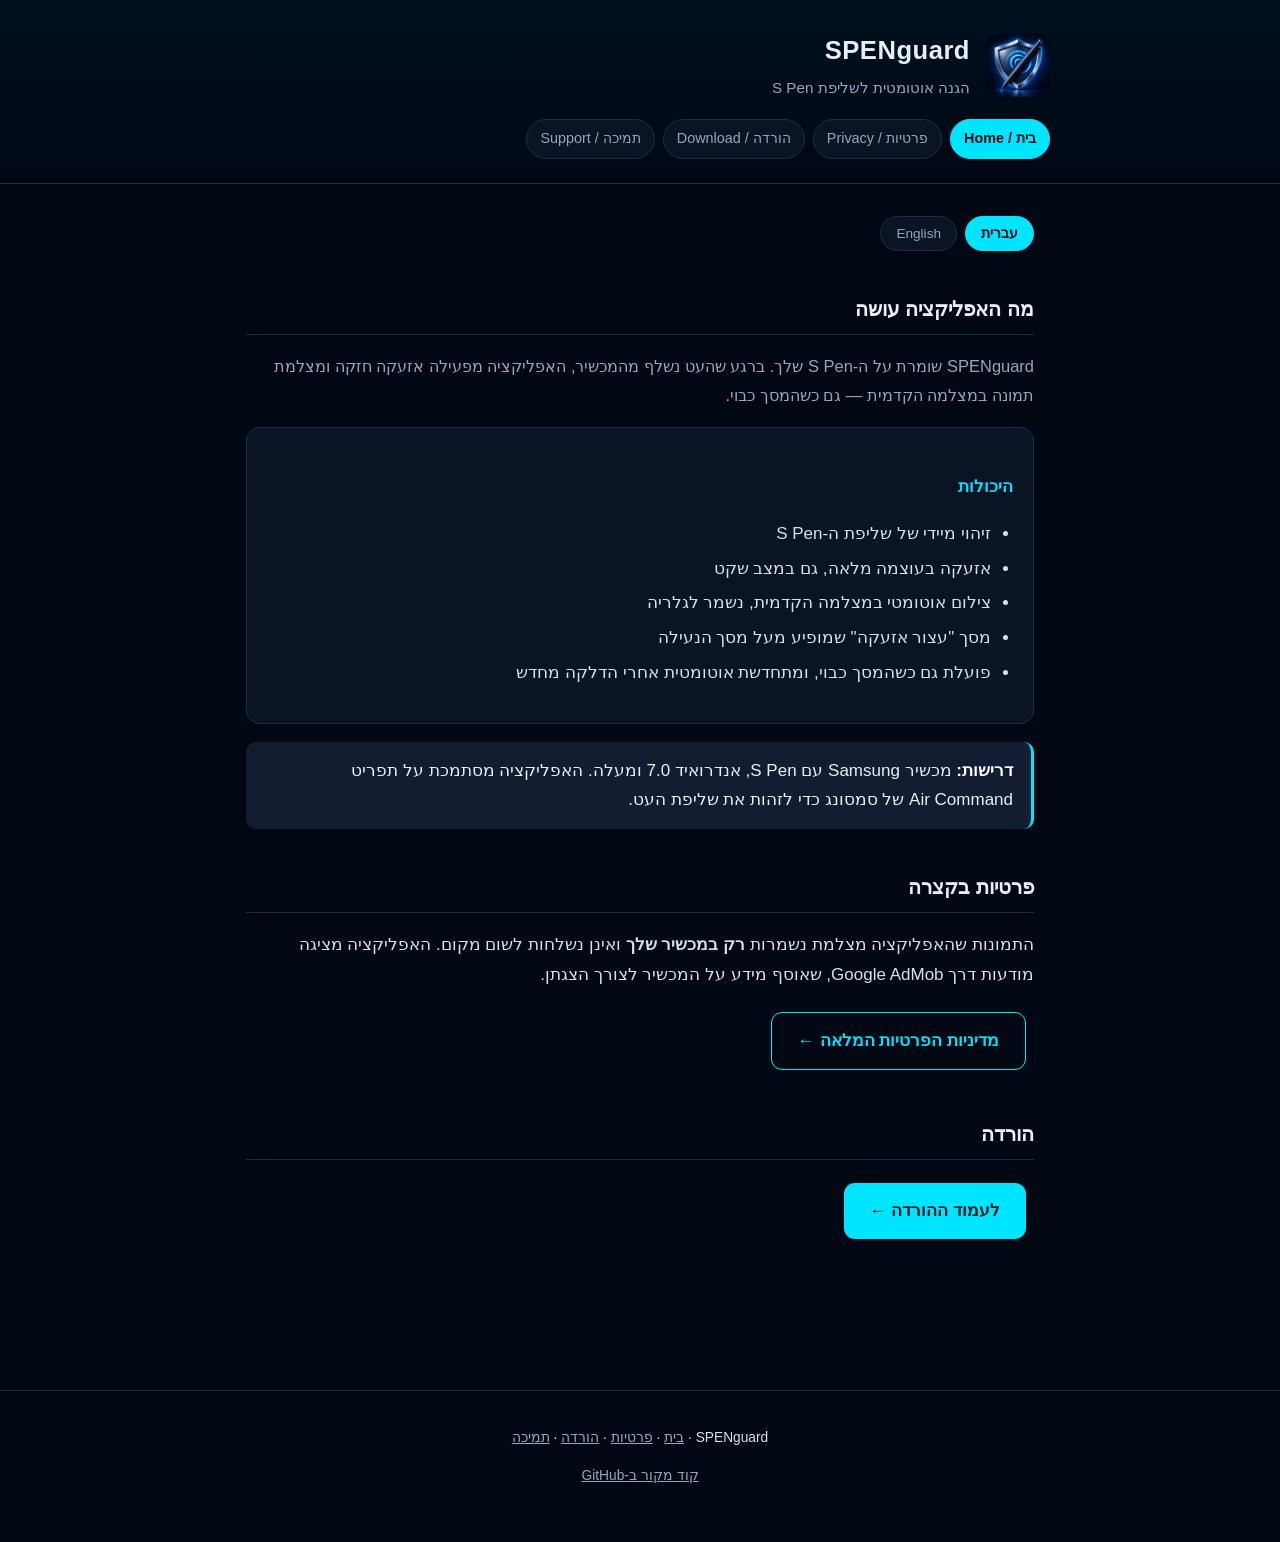
==== docs/index.html @ 7f83f574 "Add the Google Play compliance website and listing texts Google Play requires a publicly reachable p" ====
<!doctype html>
<html lang="he" dir="rtl">
<head>
<meta charset="utf-8">
<meta name="viewport" content="width=device-width, initial-scale=1">
<title>SPENguard — הגנה אוטומטית לשליפת S Pen</title>
<meta name="description" content="אפליקציית אבטחה למכשירי Samsung עם S Pen: אזעקה וצילום אוטומטי כשהעט נשלף.">
<link rel="icon" href="assets/icon-192.png">
<link rel="stylesheet" href="assets/style.css">
</head>
<body>
<header class="site">
  <div class="head-inner">
    <img src="assets/icon-192.png" alt="SPENguard">
    <div class="head-text">
      <h1>SPENguard</h1>
      <p>הגנה אוטומטית לשליפת S Pen</p>
    </div>
  </div>
  <nav class="site">
    <a href="index.html" aria-current="page">בית / Home</a>
    <a href="privacy.html">פרטיות / Privacy</a>
    <a href="download.html">הורדה / Download</a>
    <a href="support.html">תמיכה / Support</a>
  </nav>
</header>
<main class="wrap">
  <div class="langbar" role="group" aria-label="בחירת שפה / Language">
    <button type="button" data-lang="he" aria-pressed="true">עברית</button>
    <button type="button" data-lang="en" aria-pressed="false">English</button>
  </div>

<section lang="he" dir="rtl">
  <h2>מה האפליקציה עושה</h2>
  <p class="lead">
    SPENguard שומרת על ה-S&nbsp;Pen שלך. ברגע שהעט נשלף מהמכשיר, האפליקציה
    מפעילה אזעקה חזקה ומצלמת תמונה במצלמה הקדמית — גם כשהמסך כבוי.
  </p>

  <div class="card">
    <h3>היכולות</h3>
    <ul>
      <li>זיהוי מיידי של שליפת ה-S&nbsp;Pen</li>
      <li>אזעקה בעוצמה מלאה, גם במצב שקט</li>
      <li>צילום אוטומטי במצלמה הקדמית, נשמר לגלריה</li>
      <li>מסך "עצור אזעקה" שמופיע מעל מסך הנעילה</li>
      <li>פועלת גם כשהמסך כבוי, ומתחדשת אוטומטית אחרי הדלקה מחדש</li>
    </ul>
  </div>

  <div class="note">
    <strong>דרישות:</strong> מכשיר Samsung עם S&nbsp;Pen, אנדרואיד 7.0 ומעלה.
    האפליקציה מסתמכת על תפריט Air&nbsp;Command של סמסונג כדי לזהות את שליפת העט.
  </div>

  <h2>פרטיות בקצרה</h2>
  <p>
    התמונות שהאפליקציה מצלמת נשמרות <strong>רק במכשיר שלך</strong> ואינן נשלחות
    לשום מקום. האפליקציה מציגה מודעות דרך Google&nbsp;AdMob, שאוסף מידע על
    המכשיר לצורך הצגתן.
  </p>
  <p><a class="btn ghost" href="privacy.html">מדיניות הפרטיות המלאה ←</a></p>

  <h2>הורדה</h2>
  <p><a class="btn" href="download.html">לעמוד ההורדה ←</a></p>
</section>

<section lang="en" dir="ltr" hidden>
  <h2>What the app does</h2>
  <p class="lead">
    SPENguard protects your S&nbsp;Pen. The moment the pen is pulled out of the
    device, the app sounds a loud alarm and takes a front-camera photo — even
    while the screen is off.
  </p>

  <div class="card">
    <h3>Features</h3>
    <ul>
      <li>Instant detection when the S&nbsp;Pen is removed</li>
      <li>Full-volume alarm, even in silent mode</li>
      <li>Automatic front-camera photo, saved to the gallery</li>
      <li>A "stop alarm" screen that appears over the lock screen</li>
      <li>Works with the screen off and re-arms automatically after a reboot</li>
    </ul>
  </div>

  <div class="note">
    <strong>Requirements:</strong> a Samsung device with an S&nbsp;Pen, Android
    7.0 or newer. Detection relies on Samsung's Air&nbsp;Command menu.
  </div>

  <h2>Privacy at a glance</h2>
  <p>
    Photos taken by the app stay <strong>on your device only</strong> and are
    never sent anywhere. The app shows ads through Google&nbsp;AdMob, which
    collects device information in order to serve them.
  </p>
  <p><a class="btn ghost" href="privacy.html?lang=en">Read the full privacy policy →</a></p>

  <h2>Download</h2>
  <p><a class="btn" href="download.html?lang=en">Go to downloads →</a></p>
</section>
</main>
<footer class="site">
  <p>SPENguard · <a href="index.html">בית</a> · <a href="privacy.html">פרטיות</a> · <a href="download.html">הורדה</a> · <a href="support.html">תמיכה</a></p>
  <p><a href="https://github.com/davidggjg/spenguard-9" target="_blank" rel="noopener">קוד מקור ב-GitHub</a></p>
</footer>
<script src="assets/lang.js"></script>
</body>
</html>
---- docs/assets/style.css ----
:root {
  --bg: #000814;
  --surface: #0b1424;
  --surface-2: #121d31;
  --border: #1e2d47;
  --text: #e8eef7;
  --muted: #94a6c0;
  --accent: #00e5ff;
  --accent-dim: #0a3d4a;
  --warn: #ffb020;
  --radius: 14px;
  --maxw: 820px;
}

* { box-sizing: border-box; }

html { -webkit-text-size-adjust: 100%; }

body {
  margin: 0;
  background: var(--bg);
  color: var(--text);
  font-family: -apple-system, BlinkMacSystemFont, "Segoe UI", Rubik, Arial, sans-serif;
  font-size: 17px;
  line-height: 1.75;
  overflow-wrap: break-word;
}

.wrap {
  max-width: var(--maxw);
  margin: 0 auto;
  padding: 0 16px 72px;
}

/* ---------- header ---------- */
header.site {
  border-bottom: 1px solid var(--border);
  background: linear-gradient(180deg, #02101f 0%, var(--bg) 100%);
  padding: 28px 16px 24px;
  margin-bottom: 32px;
}
.head-inner {
  max-width: var(--maxw);
  margin: 0 auto;
  display: flex;
  align-items: center;
  gap: 16px;
  flex-wrap: wrap;
}
.head-inner img { width: 64px; height: 64px; border-radius: 15px; flex: none; }
.head-text h1 { margin: 0; font-size: 1.6rem; letter-spacing: .5px; }
.head-text p { margin: 2px 0 0; color: var(--muted); font-size: .95rem; }

nav.site {
  max-width: var(--maxw);
  margin: 18px auto 0;
  display: flex;
  gap: 8px;
  flex-wrap: wrap;
}
nav.site a {
  color: var(--muted);
  text-decoration: none;
  font-size: .9rem;
  padding: 6px 13px;
  border: 1px solid var(--border);
  border-radius: 999px;
  background: var(--surface);
}
nav.site a:hover { color: var(--text); border-color: var(--accent); }
nav.site a[aria-current="page"] { color: var(--bg); background: var(--accent); border-color: var(--accent); font-weight: 600; }

/* ---------- text ---------- */
h2 { font-size: 1.28rem; margin: 40px 0 10px; padding-bottom: 7px; border-bottom: 1px solid var(--border); }
h3 { font-size: 1.05rem; margin: 26px 0 6px; color: var(--accent); }
p, li { color: #d6e0ee; }
a { color: var(--accent); }
ul { padding-inline-start: 22px; }
li { margin: 5px 0; }
code {
  background: var(--surface-2);
  border: 1px solid var(--border);
  border-radius: 6px;
  padding: 1px 6px;
  font-size: .87em;
  direction: ltr;
  display: inline-block;
}

/* ---------- blocks ---------- */
.card {
  background: var(--surface);
  border: 1px solid var(--border);
  border-radius: var(--radius);
  padding: 18px 20px;
  margin: 18px 0;
}
.note {
  border-inline-start: 3px solid var(--accent);
  background: var(--surface-2);
  border-radius: 10px;
  padding: 14px 18px;
  margin: 18px 0;
}
.note.warn { border-inline-start-color: var(--warn); }
.note strong { color: #fff; }

.lead { font-size: 1.03rem; color: var(--muted); }
.meta { color: var(--muted); font-size: .88rem; margin-top: 4px; }

table { width: 100%; border-collapse: collapse; margin: 16px 0; font-size: .93rem; display: block; overflow-x: auto; }
th, td { border: 1px solid var(--border); padding: 9px 11px; text-align: start; vertical-align: top; }
th { background: var(--surface-2); color: #fff; font-weight: 600; }

.btn {
  display: inline-block;
  background: var(--accent);
  color: #00151b;
  font-weight: 700;
  text-decoration: none;
  padding: 13px 26px;
  border-radius: 11px;
  margin: 6px 8px 6px 0;
}
.btn:hover { filter: brightness(1.12); }
.btn.ghost { background: transparent; color: var(--accent); border: 1px solid var(--accent); }

footer.site {
  border-top: 1px solid var(--border);
  margin-top: 56px;
  padding: 22px 16px 40px;
  color: var(--muted);
  font-size: .86rem;
  text-align: center;
}
footer.site a { color: var(--muted); }

/* ---------- language switching ---------- */
.langbar { display: flex; gap: 8px; margin: 0 0 8px; }
.langbar button {
  cursor: pointer;
  font: inherit;
  font-size: .85rem;
  padding: 5px 15px;
  border-radius: 999px;
  border: 1px solid var(--border);
  background: var(--surface);
  color: var(--muted);
}
.langbar button[aria-pressed="true"] { background: var(--accent); color: var(--bg); border-color: var(--accent); font-weight: 600; }

[lang="he"] { direction: rtl; text-align: right; }
[lang="en"] { direction: ltr; text-align: left; }
[hidden] { display: none !important; }

@media (max-width: 560px) {
  body { font-size: 16px; }
  .head-inner img { width: 52px; height: 52px; }
  .head-text h1 { font-size: 1.35rem; }
}
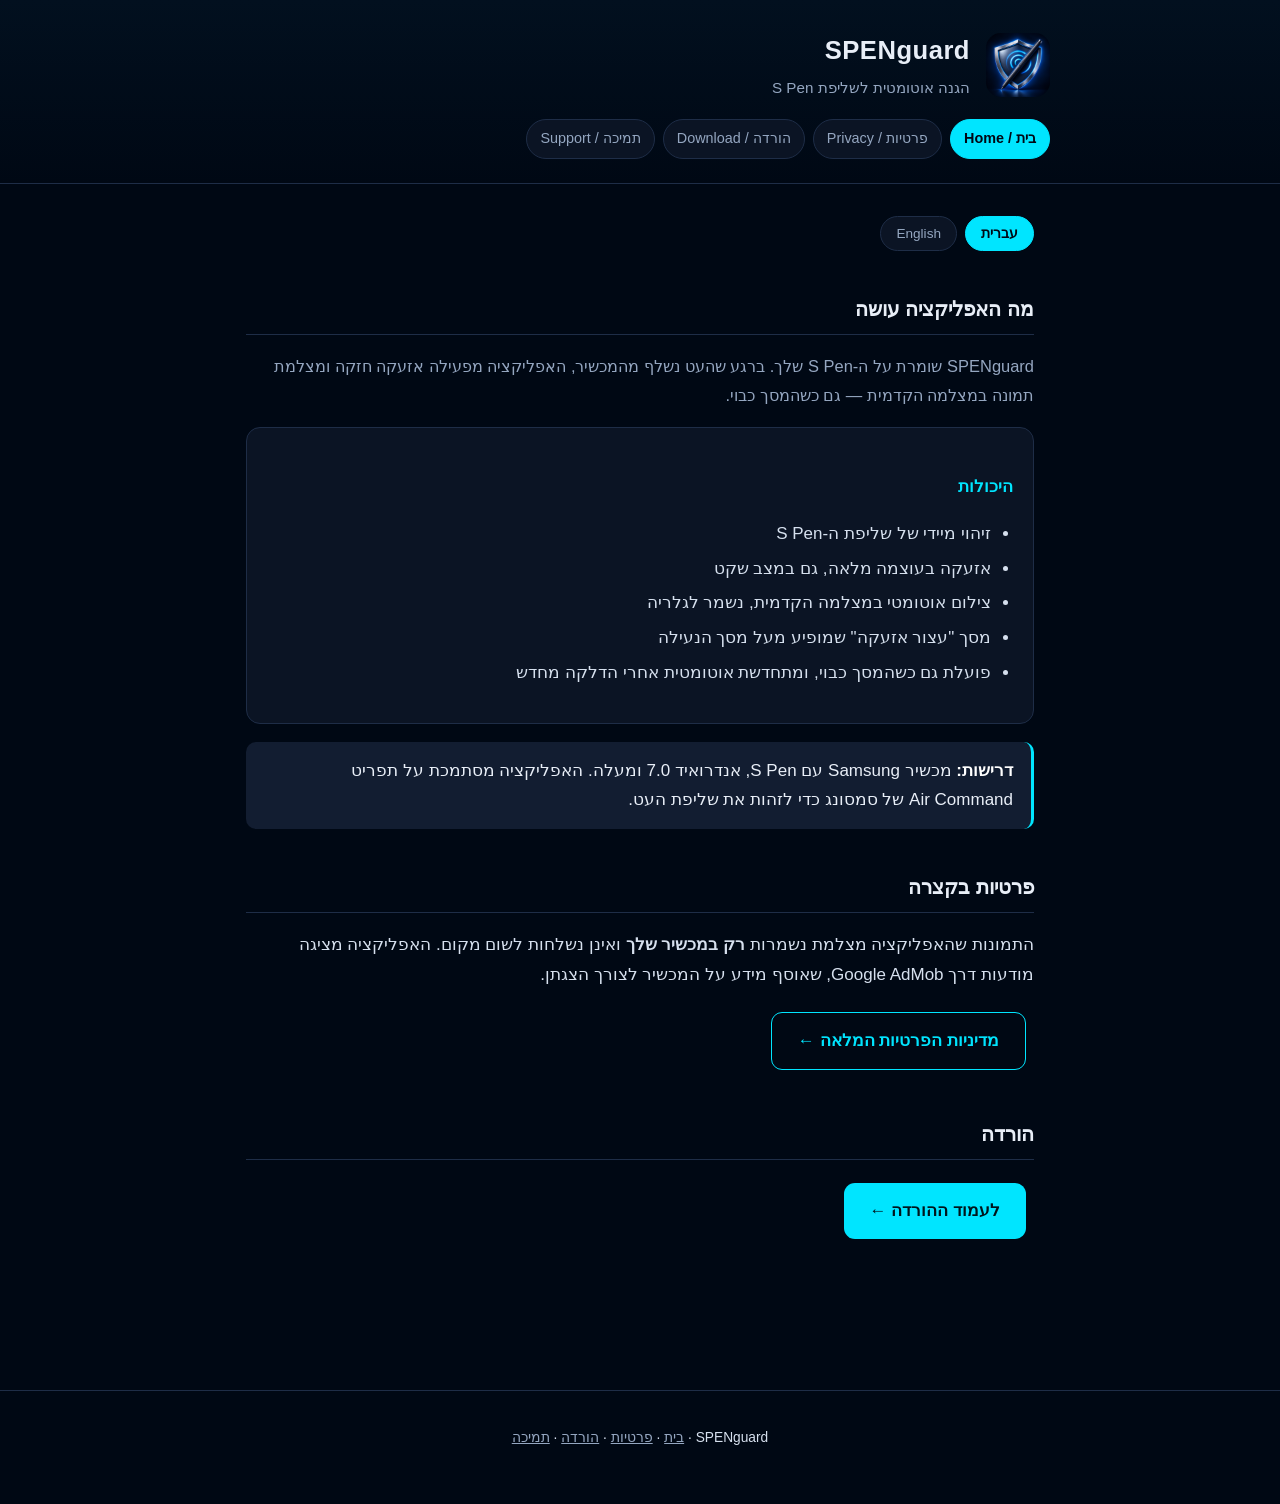
==== commit 5e7ac738: "Add Search Console verification, switch support address, drop repo links - Add the Google Search Con" ====
--- a/docs/index.html
+++ b/docs/index.html
@@ -6,7 +6,36 @@
 <title>SPENguard — הגנה אוטומטית לשליפת S Pen</title>
 <meta name="description" content="אפליקציית אבטחה למכשירי Samsung עם S Pen: אזעקה וצילום אוטומטי כשהעט נשלף.">
 <link rel="icon" href="assets/icon-192.png">
+<link rel="canonical" href="https://davidggjg.github.io/spenguard-9/">
+<meta name="robots" content="index, follow">
+<meta property="og:type" content="website">
+<meta property="og:site_name" content="SPENguard">
+<meta property="og:locale" content="he_IL">
+<meta property="og:locale:alternate" content="en_US">
+<meta property="og:title" content="SPENguard — הגנה אוטומטית לשליפת S Pen">
+<meta property="og:description" content="אפליקציית אבטחה למכשירי Samsung עם S Pen: אזעקה וצילום אוטומטי ברגע שהעט נשלף.">
+<meta property="og:url" content="https://davidggjg.github.io/spenguard-9/">
+<meta property="og:image" content="https://davidggjg.github.io/spenguard-9/assets/icon-512.png">
+<meta name="twitter:card" content="summary">
+<meta name="twitter:title" content="SPENguard — הגנה אוטומטית לשליפת S Pen">
+<meta name="twitter:description" content="אפליקציית אבטחה למכשירי Samsung עם S Pen: אזעקה וצילום אוטומטי ברגע שהעט נשלף.">
+<meta name="twitter:image" content="https://davidggjg.github.io/spenguard-9/assets/icon-512.png">
+<link rel="apple-touch-icon" href="https://davidggjg.github.io/spenguard-9/assets/icon-192.png">
 <link rel="stylesheet" href="assets/style.css">
+<script type="application/ld+json">
+{
+  "@context": "https://schema.org",
+  "@type": "SoftwareApplication",
+  "name": "SPENguard",
+  "operatingSystem": "Android 7.0+",
+  "applicationCategory": "SecurityApplication",
+  "description": "אפליקציית אבטחה למכשירי Samsung עם S Pen: אזעקה וצילום אוטומטי ברגע שהעט נשלף.",
+  "url": "https://davidggjg.github.io/spenguard-9/",
+  "image": "https://davidggjg.github.io/spenguard-9/assets/icon-512.png",
+  "offers": { "@type": "Offer", "price": "0", "priceCurrency": "USD" },
+  "privacyPolicy": "https://davidggjg.github.io/spenguard-9/privacy.html"
+}
+</script>
 </head>
 <body>
 <header class="site">
@@ -103,7 +132,6 @@
 </main>
 <footer class="site">
   <p>SPENguard · <a href="index.html">בית</a> · <a href="privacy.html">פרטיות</a> · <a href="download.html">הורדה</a> · <a href="support.html">תמיכה</a></p>
-  <p><a href="https://github.com/davidggjg/spenguard-9" target="_blank" rel="noopener">קוד מקור ב-GitHub</a></p>
 </footer>
 <script src="assets/lang.js"></script>
 </body>
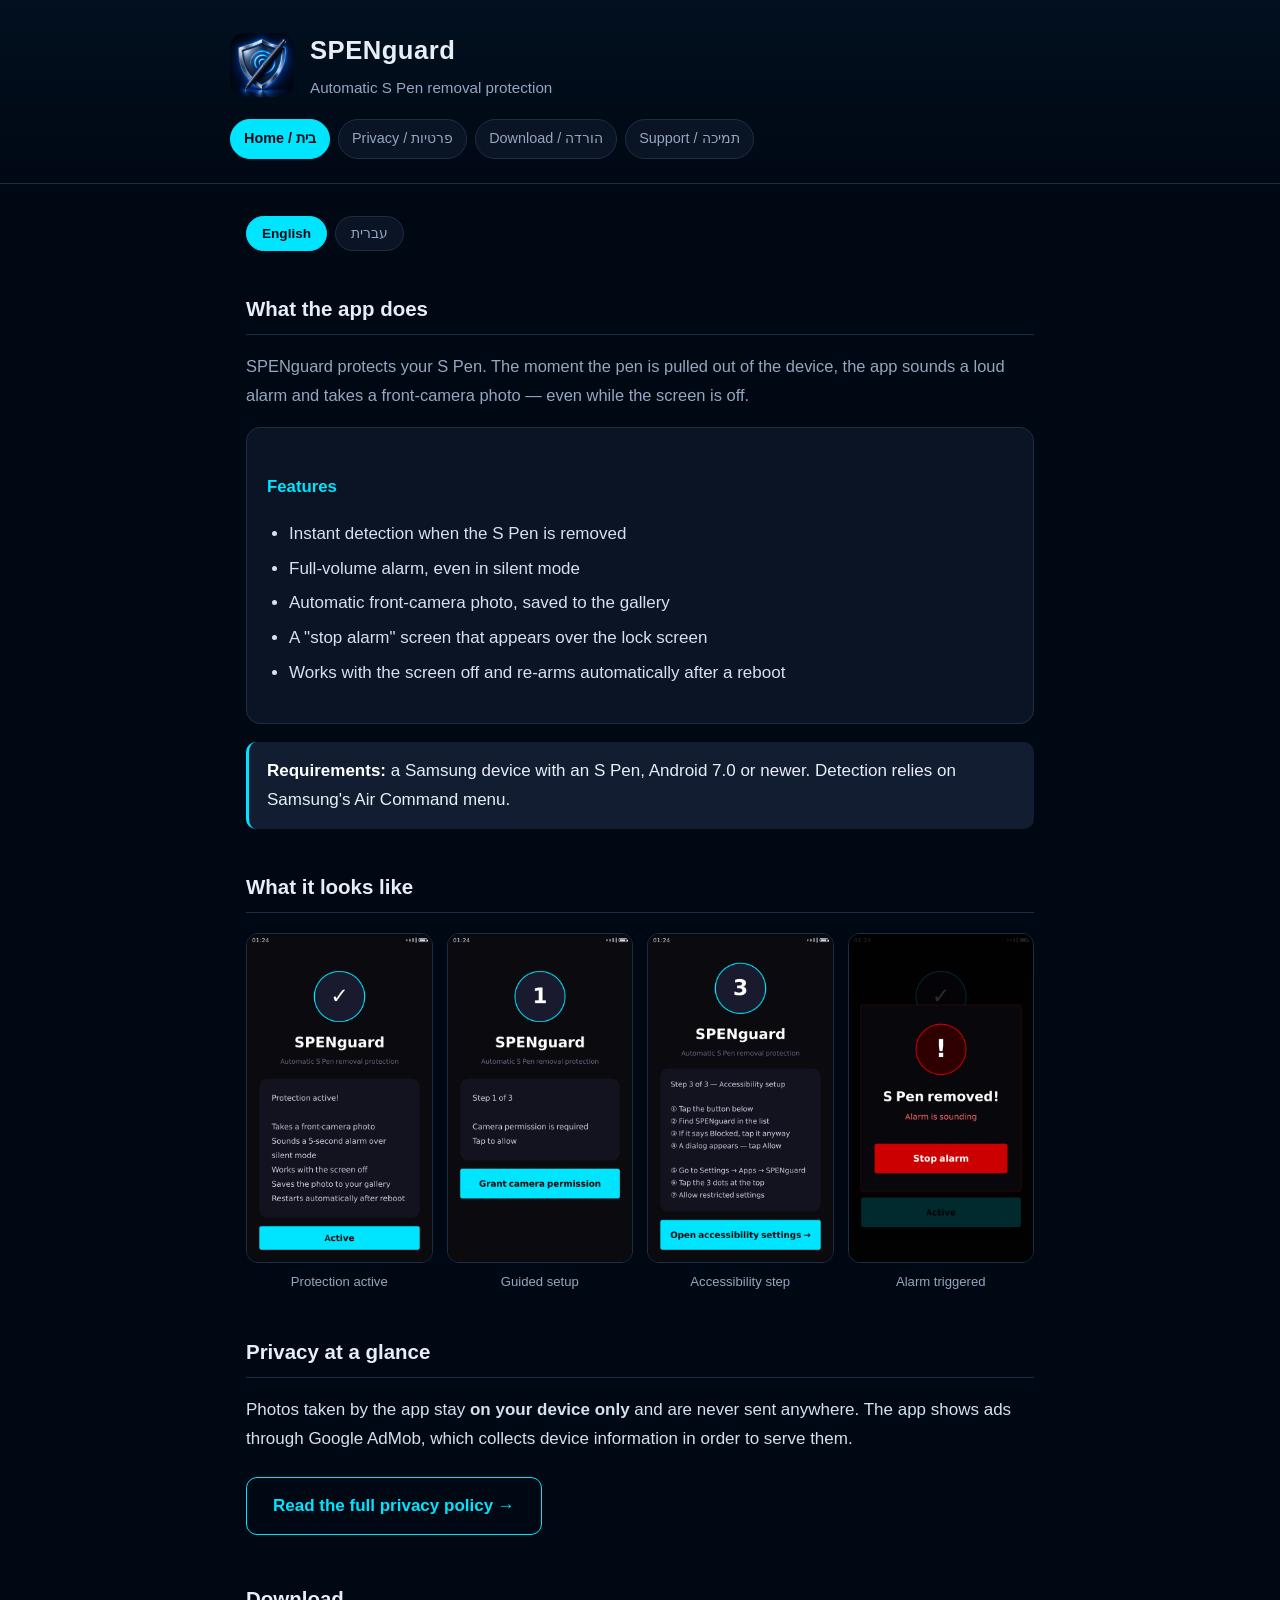
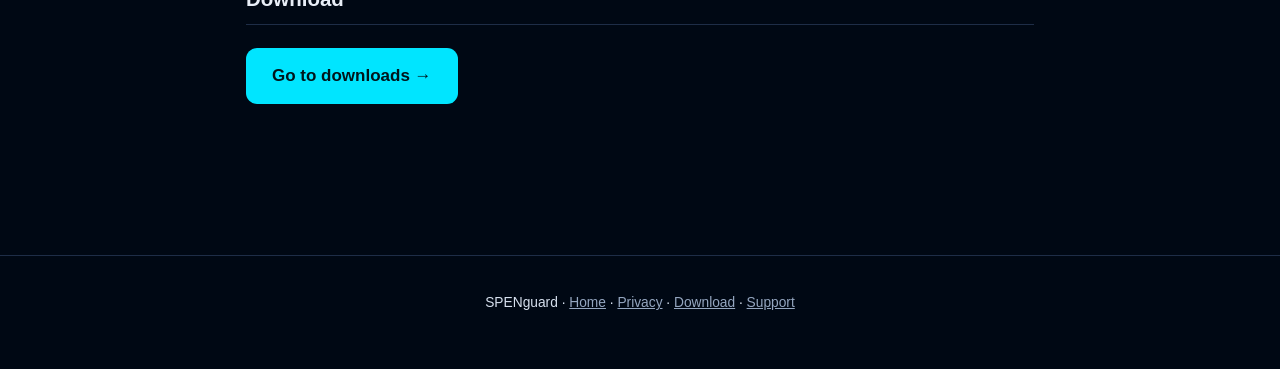
==== commit dc965970: "Make English the primary language of the site and the store listing The app now ships in 15 language" ====
--- a/docs/index.html
+++ b/docs/index.html
@@ -1,26 +1,26 @@
 <!doctype html>
-<html lang="he" dir="rtl">
+<html lang="en" dir="ltr">
 <head>
 <meta charset="utf-8">
 <meta name="viewport" content="width=device-width, initial-scale=1">
-<title>SPENguard — הגנה אוטומטית לשליפת S Pen</title>
-<meta name="description" content="אפליקציית אבטחה למכשירי Samsung עם S Pen: אזעקה וצילום אוטומטי כשהעט נשלף.">
+<title>SPENguard — Automatic S Pen removal protection</title>
+<meta name="description" content="Security app for Samsung devices with an S Pen: an instant alarm and an automatic front-camera photo the moment the pen is pulled out.">
 <link rel="icon" href="assets/icon-192.png">
-<link rel="canonical" href="https://davidggjg.github.io/spenguard-9/">
+<link rel="canonical" href="https://spenguard.netlify.app/">
 <meta name="robots" content="index, follow">
 <meta property="og:type" content="website">
 <meta property="og:site_name" content="SPENguard">
-<meta property="og:locale" content="he_IL">
-<meta property="og:locale:alternate" content="en_US">
-<meta property="og:title" content="SPENguard — הגנה אוטומטית לשליפת S Pen">
+<meta property="og:locale" content="en_US">
+<meta property="og:locale:alternate" content="he_IL">
+<meta property="og:title" content="SPENguard — Automatic S Pen removal protection">
 <meta property="og:description" content="אפליקציית אבטחה למכשירי Samsung עם S Pen: אזעקה וצילום אוטומטי ברגע שהעט נשלף.">
-<meta property="og:url" content="https://davidggjg.github.io/spenguard-9/">
-<meta property="og:image" content="https://davidggjg.github.io/spenguard-9/assets/icon-512.png">
+<meta property="og:url" content="https://spenguard.netlify.app/">
+<meta property="og:image" content="https://spenguard.netlify.app/assets/icon-512.png">
 <meta name="twitter:card" content="summary">
-<meta name="twitter:title" content="SPENguard — הגנה אוטומטית לשליפת S Pen">
+<meta name="twitter:title" content="SPENguard — Automatic S Pen removal protection">
 <meta name="twitter:description" content="אפליקציית אבטחה למכשירי Samsung עם S Pen: אזעקה וצילום אוטומטי ברגע שהעט נשלף.">
-<meta name="twitter:image" content="https://davidggjg.github.io/spenguard-9/assets/icon-512.png">
-<link rel="apple-touch-icon" href="https://davidggjg.github.io/spenguard-9/assets/icon-192.png">
+<meta name="twitter:image" content="https://spenguard.netlify.app/assets/icon-512.png">
+<link rel="apple-touch-icon" href="https://spenguard.netlify.app/assets/icon-192.png">
 <link rel="stylesheet" href="assets/style.css">
 <script type="application/ld+json">
 {
@@ -28,12 +28,13 @@
   "@type": "SoftwareApplication",
   "name": "SPENguard",
   "operatingSystem": "Android 7.0+",
+  "inLanguage": ["en", "he", "ar", "ru", "es", "fr", "de", "pt", "it", "hi", "id", "tr", "ja", "ko", "zh"],
   "applicationCategory": "SecurityApplication",
   "description": "אפליקציית אבטחה למכשירי Samsung עם S Pen: אזעקה וצילום אוטומטי ברגע שהעט נשלף.",
-  "url": "https://davidggjg.github.io/spenguard-9/",
-  "image": "https://davidggjg.github.io/spenguard-9/assets/icon-512.png",
+  "url": "https://spenguard.netlify.app/",
+  "image": "https://spenguard.netlify.app/assets/icon-512.png",
   "offers": { "@type": "Offer", "price": "0", "priceCurrency": "USD" },
-  "privacyPolicy": "https://davidggjg.github.io/spenguard-9/privacy.html"
+  "privacyPolicy": "https://spenguard.netlify.app/privacy.html"
 }
 </script>
 </head>
@@ -43,23 +44,23 @@
     <img src="assets/icon-192.png" alt="SPENguard">
     <div class="head-text">
       <h1>SPENguard</h1>
-      <p>הגנה אוטומטית לשליפת S Pen</p>
+      <p>Automatic S Pen removal protection</p>
     </div>
   </div>
   <nav class="site">
-    <a href="index.html" aria-current="page">בית / Home</a>
-    <a href="privacy.html">פרטיות / Privacy</a>
-    <a href="download.html">הורדה / Download</a>
-    <a href="support.html">תמיכה / Support</a>
+    <a href="index.html" aria-current="page">Home / בית</a>
+    <a href="privacy.html">Privacy / פרטיות</a>
+    <a href="download.html">Download / הורדה</a>
+    <a href="support.html">Support / תמיכה</a>
   </nav>
 </header>
 <main class="wrap">
-  <div class="langbar" role="group" aria-label="בחירת שפה / Language">
-    <button type="button" data-lang="he" aria-pressed="true">עברית</button>
-    <button type="button" data-lang="en" aria-pressed="false">English</button>
+  <div class="langbar" role="group" aria-label="Language / בחירת שפה">
+    <button type="button" data-lang="en" aria-pressed="true">English</button>
+    <button type="button" data-lang="he" aria-pressed="false">עברית</button>
   </div>
 
-<section lang="he" dir="rtl">
+<section lang="he" dir="rtl" hidden>
   <h2>מה האפליקציה עושה</h2>
   <p class="lead">
     SPENguard שומרת על ה-S&nbsp;Pen שלך. ברגע שהעט נשלף מהמכשיר, האפליקציה
@@ -82,6 +83,30 @@
     האפליקציה מסתמכת על תפריט Air&nbsp;Command של סמסונג כדי לזהות את שליפת העט.
   </div>
 
+  <h2>איך זה נראה</h2>
+    <div class="shots">
+      <figure>
+        <img src="assets/screens/01-protection-active.png" width="540" height="960" loading="lazy"
+             alt="SPENguard screenshot: Protection active">
+        <figcaption>הגנה פעילה</figcaption>
+      </figure>
+      <figure>
+        <img src="assets/screens/02-setup-step-1.png" width="540" height="960" loading="lazy"
+             alt="SPENguard screenshot: Guided setup">
+        <figcaption>הגדרה מודרכת</figcaption>
+      </figure>
+      <figure>
+        <img src="assets/screens/03-setup-step-3.png" width="540" height="960" loading="lazy"
+             alt="SPENguard screenshot: Accessibility step">
+        <figcaption>שלב הנגישות</figcaption>
+      </figure>
+      <figure>
+        <img src="assets/screens/04-alarm-triggered.png" width="540" height="960" loading="lazy"
+             alt="SPENguard screenshot: Alarm triggered">
+        <figcaption>האזעקה מופעלת</figcaption>
+      </figure>
+    </div>
+
   <h2>פרטיות בקצרה</h2>
   <p>
     התמונות שהאפליקציה מצלמת נשמרות <strong>רק במכשיר שלך</strong> ואינן נשלחות
@@ -94,7 +119,7 @@
   <p><a class="btn" href="download.html">לעמוד ההורדה ←</a></p>
 </section>
 
-<section lang="en" dir="ltr" hidden>
+<section lang="en" dir="ltr">
   <h2>What the app does</h2>
   <p class="lead">
     SPENguard protects your S&nbsp;Pen. The moment the pen is pulled out of the
@@ -118,6 +143,30 @@
     7.0 or newer. Detection relies on Samsung's Air&nbsp;Command menu.
   </div>
 
+  <h2>What it looks like</h2>
+    <div class="shots">
+      <figure>
+        <img src="assets/screens/01-protection-active.png" width="540" height="960" loading="lazy"
+             alt="SPENguard screenshot: Protection active">
+        <figcaption>Protection active</figcaption>
+      </figure>
+      <figure>
+        <img src="assets/screens/02-setup-step-1.png" width="540" height="960" loading="lazy"
+             alt="SPENguard screenshot: Guided setup">
+        <figcaption>Guided setup</figcaption>
+      </figure>
+      <figure>
+        <img src="assets/screens/03-setup-step-3.png" width="540" height="960" loading="lazy"
+             alt="SPENguard screenshot: Accessibility step">
+        <figcaption>Accessibility step</figcaption>
+      </figure>
+      <figure>
+        <img src="assets/screens/04-alarm-triggered.png" width="540" height="960" loading="lazy"
+             alt="SPENguard screenshot: Alarm triggered">
+        <figcaption>Alarm triggered</figcaption>
+      </figure>
+    </div>
+
   <h2>Privacy at a glance</h2>
   <p>
     Photos taken by the app stay <strong>on your device only</strong> and are
@@ -131,7 +180,7 @@
 </section>
 </main>
 <footer class="site">
-  <p>SPENguard · <a href="index.html">בית</a> · <a href="privacy.html">פרטיות</a> · <a href="download.html">הורדה</a> · <a href="support.html">תמיכה</a></p>
+  <p>SPENguard · <a href="index.html">Home</a> · <a href="privacy.html">Privacy</a> · <a href="download.html">Download</a> · <a href="support.html">Support</a></p>
 </footer>
 <script src="assets/lang.js"></script>
 </body>
--- a/docs/assets/style.css
+++ b/docs/assets/style.css
@@ -158,3 +158,29 @@
   .head-inner img { width: 52px; height: 52px; }
   .head-text h1 { font-size: 1.35rem; }
 }
+
+/* ---------- screenshot gallery ---------- */
+.shots {
+  display: grid;
+  grid-template-columns: repeat(auto-fit, minmax(150px, 1fr));
+  gap: 14px;
+  margin: 20px 0 8px;
+}
+.shots figure { margin: 0; }
+.shots img {
+  width: 100%;
+  height: auto;
+  display: block;
+  border-radius: 12px;
+  border: 1px solid var(--border);
+  background: #0a0a0f;
+}
+.shots figcaption {
+  margin-top: 8px;
+  font-size: .82rem;
+  color: var(--muted);
+  text-align: center;
+}
+@media (max-width: 420px) {
+  .shots { grid-template-columns: repeat(2, 1fr); gap: 10px; }
+}
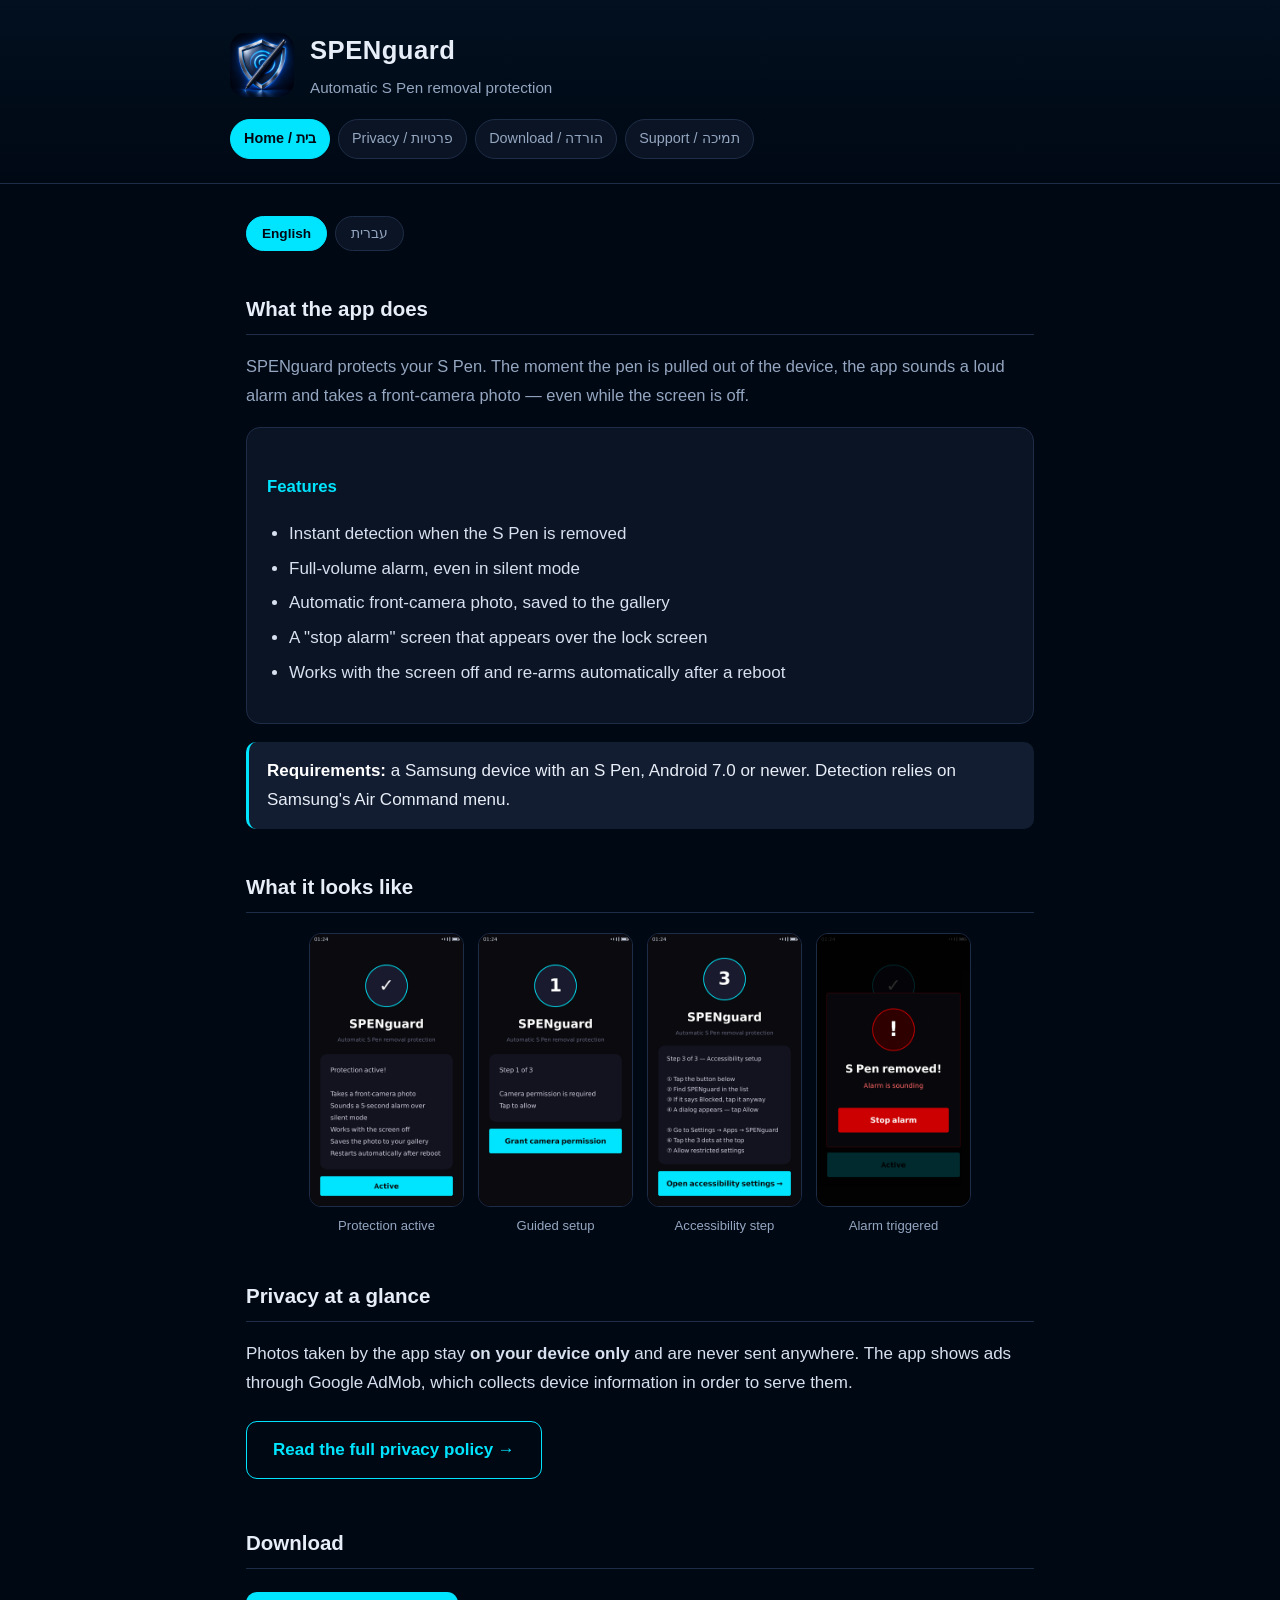
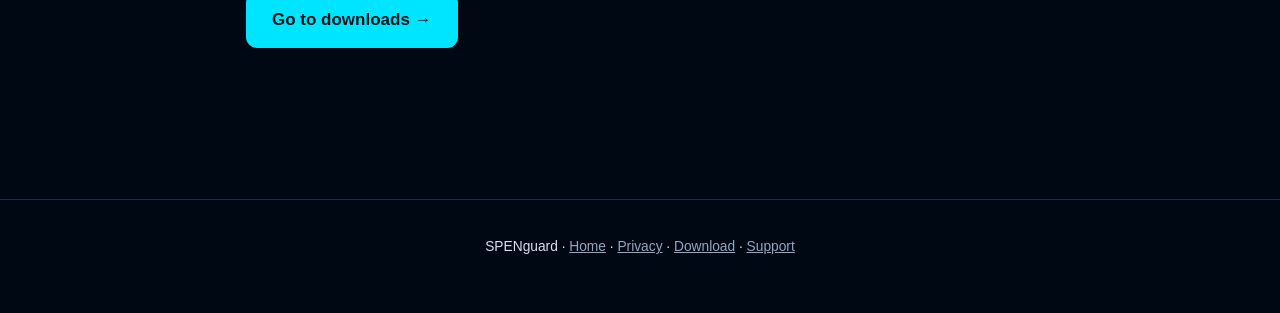
==== commit 1c771ba1: "Let the user stop protection, and honour that in the accessibility path There was no way to turn pro" ====
--- a/docs/index.html
+++ b/docs/index.html
@@ -21,7 +21,7 @@
 <meta name="twitter:description" content="אפליקציית אבטחה למכשירי Samsung עם S Pen: אזעקה וצילום אוטומטי ברגע שהעט נשלף.">
 <meta name="twitter:image" content="https://spenguard.netlify.app/assets/icon-512.png">
 <link rel="apple-touch-icon" href="https://spenguard.netlify.app/assets/icon-192.png">
-<link rel="stylesheet" href="assets/style.css">
+<link rel="stylesheet" href="assets/style.css?v=2">
 <script type="application/ld+json">
 {
   "@context": "https://schema.org",
@@ -86,22 +86,26 @@
   <h2>איך זה נראה</h2>
     <div class="shots">
       <figure>
-        <img src="assets/screens/01-protection-active.png" width="540" height="960" loading="lazy"
+        <img src="assets/screens/01-protection-active.png" width="360" height="640" loading="lazy"
+             style="max-width:100%;height:auto"
              alt="SPENguard screenshot: Protection active">
         <figcaption>הגנה פעילה</figcaption>
       </figure>
       <figure>
-        <img src="assets/screens/02-setup-step-1.png" width="540" height="960" loading="lazy"
+        <img src="assets/screens/02-setup-step-1.png" width="360" height="640" loading="lazy"
+             style="max-width:100%;height:auto"
              alt="SPENguard screenshot: Guided setup">
         <figcaption>הגדרה מודרכת</figcaption>
       </figure>
       <figure>
-        <img src="assets/screens/03-setup-step-3.png" width="540" height="960" loading="lazy"
+        <img src="assets/screens/03-setup-step-3.png" width="360" height="640" loading="lazy"
+             style="max-width:100%;height:auto"
              alt="SPENguard screenshot: Accessibility step">
         <figcaption>שלב הנגישות</figcaption>
       </figure>
       <figure>
-        <img src="assets/screens/04-alarm-triggered.png" width="540" height="960" loading="lazy"
+        <img src="assets/screens/04-alarm-triggered.png" width="360" height="640" loading="lazy"
+             style="max-width:100%;height:auto"
              alt="SPENguard screenshot: Alarm triggered">
         <figcaption>האזעקה מופעלת</figcaption>
       </figure>
@@ -146,22 +150,26 @@
   <h2>What it looks like</h2>
     <div class="shots">
       <figure>
-        <img src="assets/screens/01-protection-active.png" width="540" height="960" loading="lazy"
+        <img src="assets/screens/01-protection-active.png" width="360" height="640" loading="lazy"
+             style="max-width:100%;height:auto"
              alt="SPENguard screenshot: Protection active">
         <figcaption>Protection active</figcaption>
       </figure>
       <figure>
-        <img src="assets/screens/02-setup-step-1.png" width="540" height="960" loading="lazy"
+        <img src="assets/screens/02-setup-step-1.png" width="360" height="640" loading="lazy"
+             style="max-width:100%;height:auto"
              alt="SPENguard screenshot: Guided setup">
         <figcaption>Guided setup</figcaption>
       </figure>
       <figure>
-        <img src="assets/screens/03-setup-step-3.png" width="540" height="960" loading="lazy"
+        <img src="assets/screens/03-setup-step-3.png" width="360" height="640" loading="lazy"
+             style="max-width:100%;height:auto"
              alt="SPENguard screenshot: Accessibility step">
         <figcaption>Accessibility step</figcaption>
       </figure>
       <figure>
-        <img src="assets/screens/04-alarm-triggered.png" width="540" height="960" loading="lazy"
+        <img src="assets/screens/04-alarm-triggered.png" width="360" height="640" loading="lazy"
+             style="max-width:100%;height:auto"
              alt="SPENguard screenshot: Alarm triggered">
         <figcaption>Alarm triggered</figcaption>
       </figure>
@@ -182,6 +190,6 @@
 <footer class="site">
   <p>SPENguard · <a href="index.html">Home</a> · <a href="privacy.html">Privacy</a> · <a href="download.html">Download</a> · <a href="support.html">Support</a></p>
 </footer>
-<script src="assets/lang.js"></script>
+<script src="assets/lang.js?v=2"></script>
 </body>
 </html>
--- a/docs/assets/style.css
+++ b/docs/assets/style.css
@@ -162,7 +162,8 @@
 /* ---------- screenshot gallery ---------- */
 .shots {
   display: grid;
-  grid-template-columns: repeat(auto-fit, minmax(150px, 1fr));
+  grid-template-columns: repeat(auto-fit, minmax(110px, 155px));
+  justify-content: center;
   gap: 14px;
   margin: 20px 0 8px;
 }
@@ -182,5 +183,5 @@
   text-align: center;
 }
 @media (max-width: 420px) {
-  .shots { grid-template-columns: repeat(2, 1fr); gap: 10px; }
+  .shots { grid-template-columns: repeat(2, minmax(0, 150px)); gap: 10px; }
 }
